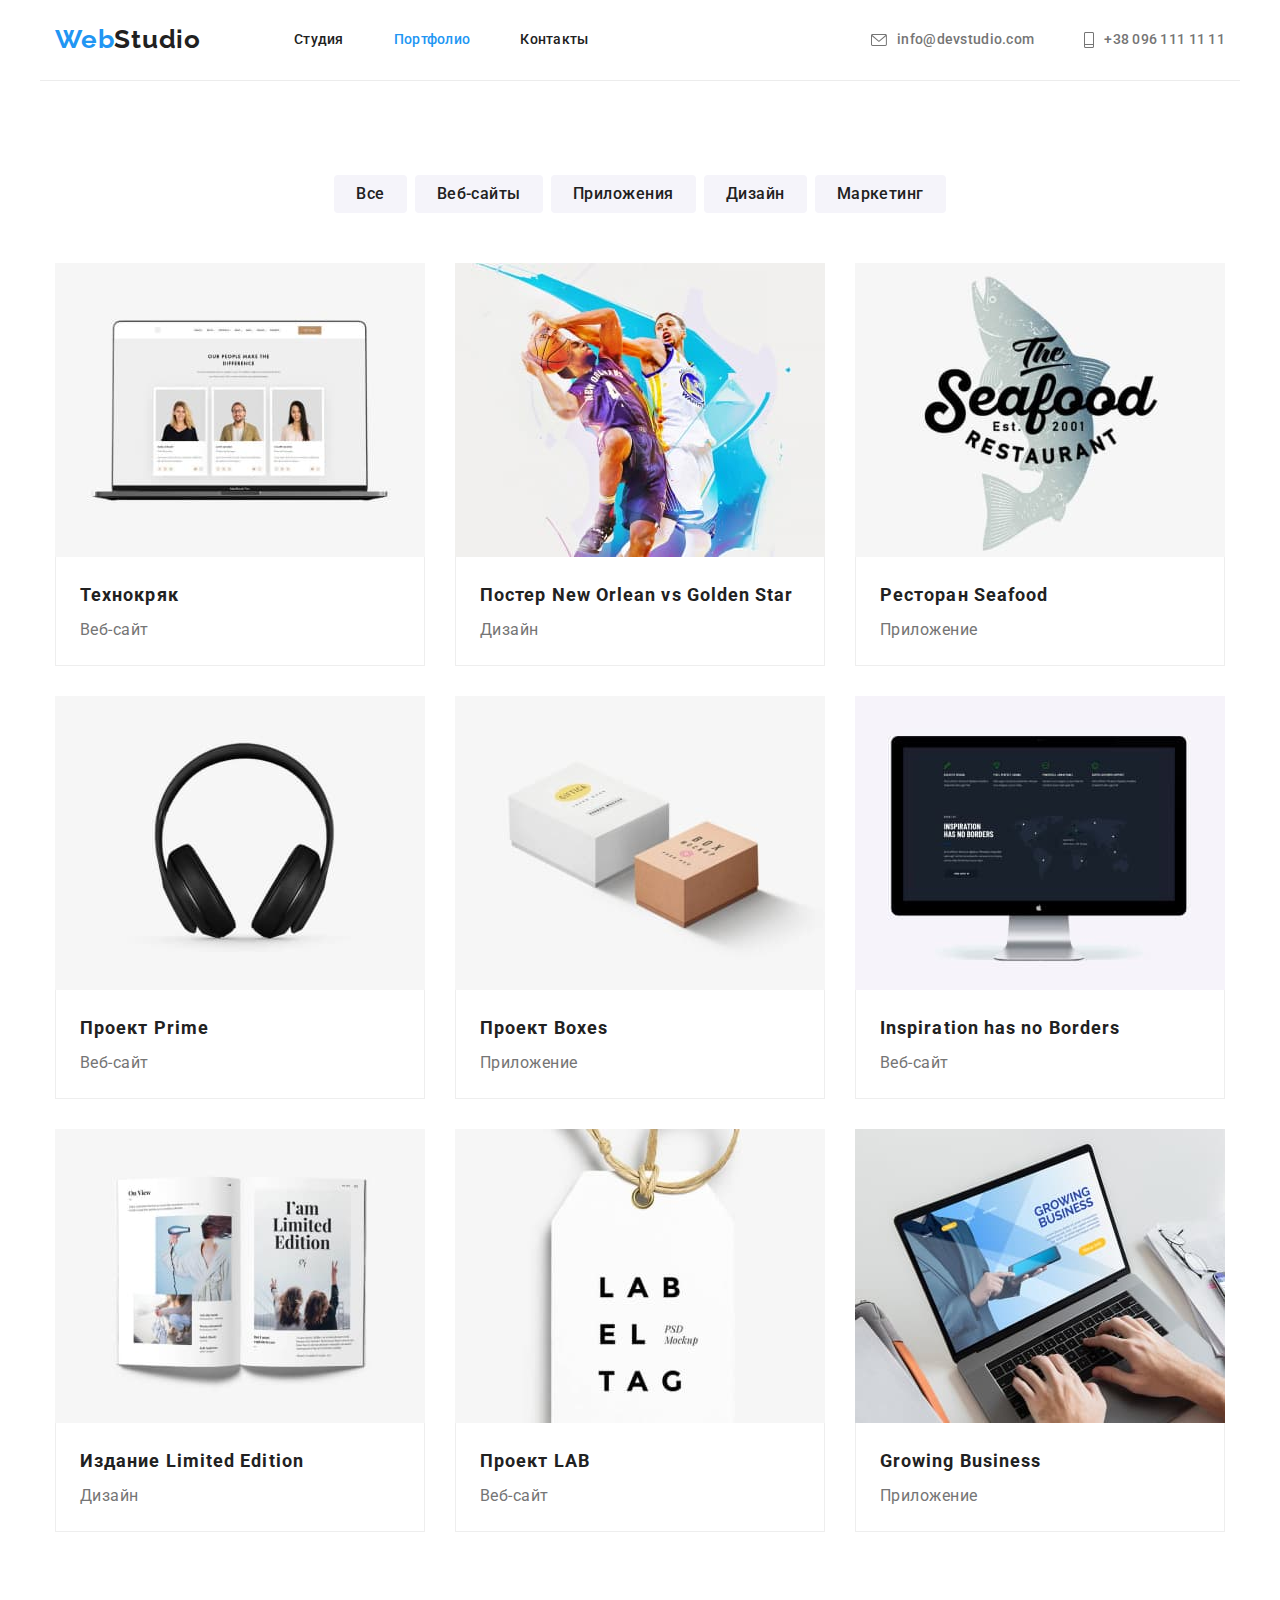
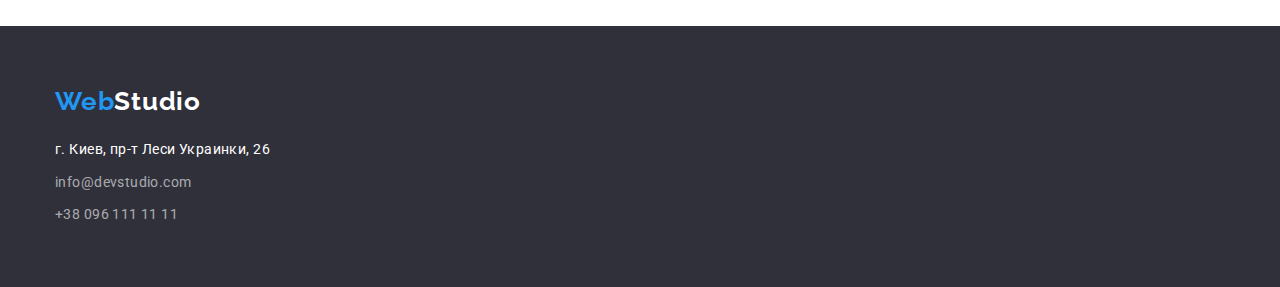
==== portfolio.html @ 743d2a8c "Add icons" ====
<!DOCTYPE html>
<html lang="ru">
  <head>
    <meta charset="UTF-8" />
    <meta http-equiv="X-UA-Compatible" content="IE=edge" />
    <meta name="viewport" content="width=device-width, initial-scale=1.0" />
    <title>Document</title>
    <link
      href="https://fonts.googleapis.com/css2?family=Raleway:wght@700&family=Roboto:wght@400;500;700;900&display=swap"
      rel="stylesheet"
    />
    <link
      rel="stylesheet"
      href="https://cdnjs.cloudflare.com/ajax/libs/modern-normalize/1.1.0/modern-normalize.min.css"
    />
    <link rel="stylesheet" href="./css/styles.css" />
  </head>
  <body>
    <!-- Шапка сайта -->
    <header>
      <div class="header container">
        <nav class="header-nav">
          <a href="./index.html" class="logo"> <span>Web</span>Studio</a>
          <ul class="site-nav list">
            <li class="item"><a href="./index.html" class="link">Студия</a></li>
            <li class="item"><a href="./portfolio.html" class="link current">Портфолио</a></li>
            <li class="item"><a href="" class="link">Контакты</a></li>
          </ul>
        </nav>
        <ul class="contacts-header list">
          <li class="item">
            <a href="mailto:info@devstudio.com" class="link">
              <svg class="contacts-header-icon" width="16px" height="12px">
                <use href="./images/svg/symbol-defs.svg#icon-envelope"></use>
              </svg>
              info@devstudio.com
            </a>
          </li>
          <li class="item">
            <a href="tel:+380961111111" class="link">
              <svg class="contacts-header-icon" width="10px" height="16px">
                <use href="./images/svg/symbol-defs.svg#icon-Vector"></use>
              </svg>
              +38 096 111 11 11</a
            >
          </li>
        </ul>
      </div>
    </header>
    <!-- Портфолио -->
    <main>
      <section class="section">
        <div class="container">
          <h2 class="visually-hidden">Портфолио</h2>
          <ul class="filter list">
            <li class="item"><button type="button" class="filter-button">Все</button></li>
            <li class="item"><button type="button" class="filter-button">Веб-сайты</button></li>
            <li class="item"><button type="button" class="filter-button">Приложения</button></li>
            <li class="item"><button type="button" class="filter-button">Дизайн</button></li>
            <li class="item"><button type="button" class="filter-button">Маркетинг</button></li>
          </ul>
          <ul class="filter-list list">
            <li class="item">
              <img
                class="card-img"
                src="./images/portfolio/img1.jpg"
                alt="Экран ноутбука со страничкой сайта"
                width="370"
              />
              <div class="content">
                <h3 class="title">Технокряк</h3>
                <p class="text">Веб-сайт</p>
              </div>
            </li>
            <li class="item">
              <img
                class="card-img"
                src="./images/portfolio/img2.jpg"
                alt="Баскетболисты с мячем в прыжке"
                width="370"
              />
              <div class="content">
                <h3 class="title">Постер New Orlean vs Golden Star</h3>
                <p class="text">Дизайн</p>
              </div>
            </li>
            <li class="item">
              <img
                class="card-img"
                src="./images/portfolio/img3.jpg"
                alt="Логотип с изображением рыбы и названия ресторана"
                width="370"
              />
              <div class="content">
                <h3 class="title">Ресторан Seafood</h3>
                <p class="text">Приложение</p>
              </div>
            </li>
            <li class="item">
              <img class="card-img" src="./images/portfolio/img4.jpg" alt="Наушники" width="370" />
              <div class="content">
                <h3 class="title">Проект Prime</h3>
                <p class="text">Веб-сайт</p>
              </div>
            </li>
            <li class="item">
              <img
                class="card-img"
                src="./images/portfolio/img5.jpg"
                alt="Две коробки одна белая другая коричневая"
                width="370"
              />
              <div class="content">
                <h3 class="title">Проект Boxes</h3>
                <p class="text">Приложение</p>
              </div>
            </li>
            <li class="item">
              <img
                class="card-img"
                src="./images/portfolio/img6.jpg"
                alt="Экран компьютера с изображением карты мира"
                width="370"
              />
              <div class="content">
                <h3 class="title">Inspiration has no Borders</h3>
                <p class="text">Веб-сайт</p>
              </div>
            </li>
            <li class="item">
              <img class="card-img" src="./images/portfolio/img7.jpg" alt="Журнал в развороте" width="370" />
              <div class="content">
                <h3 class="title">Издание Limited Edition</h3>
                <p class="text">Дизайн</p>
              </div>
            </li>
            <li class="item">
              <img class="card-img" src="./images/portfolio/img8.jpg" alt="Этикетка с надписью" width="370" />
              <div class="content">
                <h3 class="title">Проект LAB</h3>
                <p class="text">Веб-сайт</p>
              </div>
            </li>
            <li class="item">
              <img
                class="card-img"
                src="./images/portfolio/img9.jpg"
                alt="Ноутбук кто-то на нем работает"
                width="370"
              />
              <div class="content">
                <h3 class="title">Growing Business</h3>
                <p class="text">Приложение</p>
              </div>
            </li>
          </ul>
        </div>
      </section>
    </main>
    <!-- Футер -->
    <footer class="footer">
      <div class="container">
        <a href="/index.html" class="logo"> <span>Web</span>Studio</a>
        <address class="address">
          <ul class="list">
            <li class="address-text">
              <a href="https://goo.gl/maps/LQbmXpM3BCBhQMDx9" class="address-text" target="_blank"
                >г. Киев, пр-т Леси Украинки, 26</a
              >
            </li>
            <li class="item"><a href="mailto:info@devstudio.com" class="address-link">info@devstudio.com</a></li>
            <li class="item"><a href="tel:+380961111111" class="address-link">+38 096 111 11 11</a></li>
          </ul>
        </address>
      </div>
    </footer>
  </body>
</html>
---- css/styles.css ----
:root {
  --title-text-color: #212121;
  --primari-text-color: #757575;
  --accent-color: #2196f3;
  --primary-white-color: #ffffff;
  --background-color: #e5e5e5;
  --background-body-color: #f5f4fa;
  --icons-color: #afb1b8;
  --icon-white-color: #ffffff;
}
body {
  color: var(--primari-text-color);
  font-family: roboto, sans-serif;
  font-size: 14px;
  line-height: 1.7;
}
h1,
h2,
h3,
h4,
h5,
h6,
p,
ul {
  margin: 0;
  padding: 0;
}
.list {
  list-style: none;
}
.list a {
  text-decoration: none;
}
/* цвет основного текста #212121
цвет вторичного текста #757575
цвет текста белый #FFFFFF
цвет текста акцент #2196F3

цвет хедера #FFFFFF

цвет фона #E5E5E5
вторичный цвет фона #F5F4FA

цвет фона героя #2F303A

цвет фона футера #2F303A
*/
.container {
  width: 1200px;
  margin-left: auto;
  margin-right: auto;
  padding-left: 15px;
  padding-right: 15px;
  /* outline: 2px solid tomato; */
}
.visually-hidden {
  position: absolute;
  width: 1px;
  height: 1px;
  margin: -1px;
  padding: 0;
  overflow: hidden;
  border: 0;
  clip: rect(0 0 0 0);
}
.logo {
  color: var(--title-text-color);
  text-decoration: none;
  font-family: raleway;
  font-weight: 700;
  font-size: 26px;
  line-height: 1.2;
  letter-spacing: 0.03em;
}
.logo > span {
  color: var(--accent-color);
}
/* ------------------site nav------------------ */
.header {
  display: flex;
  padding-top: 24px;
  padding-bottom: 25px;
  align-items: center;
  border-bottom: 1px solid #ececec;
}
.header-nav {
  display: flex;
}

.site-nav,
.contacts-header {
  display: flex;
  align-items: center;
  font-weight: 500;
  font-size: 14px;
  line-height: 1.2;
  letter-spacing: 0.02em;
}
.site-nav {
  margin-left: 93px;
}
.site-nav .item:not(:last-child) {
  margin-right: 50px;
}

.contacts-header {
  margin-left: auto;
}
.contacts-header .link {
  display: flex;
  align-items: center;
}
.contacts-header .item:last-child {
  margin-left: 50px;
}
.site-nav .link {
  color: var(--title-text-color);
}
.contacts-header .link {
  color: var(--primari-text-color);
}
.contacts-header-icon {
  fill: currentColor;
  margin-right: 10px;
}
.site-nav .link:hover,
.site-nav .link:focus,
.contacts-header .link:hover,
.contacts-header .link:focus,
.address-link:hover,
.address-link:focus {
  color: var(--accent-color);
  fill: var(--accent-color);
}
.site-nav .link.current {
  color: var(--accent-color);
}

/* -------------------Герой------------------- */
.hero {
  padding-top: 200px;
  padding-bottom: 200px;
}
.hero.section {
  background: #2f303a;
}
.hero .container {
  background: #2f303a;
}
.hero-title {
  color: var(--primary-white-color);
  font-weight: 900;
  font-size: 44px;
  line-height: 1.36;
  text-align: center;
  letter-spacing: 0.06em;
  text-transform: uppercase;
  margin-bottom: 30px;
}
.hero-button {
  display: block;
  width: 200px;
  height: 50px;
  border: 10px transparent;
  border-radius: 4px;
  padding: 0;
  margin: auto;
  cursor: pointer;
  color: var(--primary-white-color);
  background-color: var(--accent-color);
  font-family: Roboto;
  font-weight: bold;
  font-size: 16px;
  line-height: 1.88;
}
/* ------------------Section----------------- */
.section {
  padding-top: 94px;
  padding-bottom: 94px;
  /* outline: 2px solid teal; */
  background-color: #ffffff;
}
.section.business {
  padding-top: 0px;
}
.section-title {
  color: var(--title-text-color);
  font-weight: bold;
  font-size: 36px;
  line-height: 1.17;
  text-align: center;
  letter-spacing: 0.03em;
  margin-bottom: 50px;
}
.feature-list {
  display: flex;
}
.feature-list .title {
  color: var(--title-text-color);
  font-weight: bold;
  font-size: 14px;
  line-height: 1.14;
  letter-spacing: 0.03em;
  text-transform: uppercase;
  margin-bottom: 10px;
}
.feature-list .item {
  display: block;
  width: 270px;
}
.feature-list .item:not(:last-child) {
  margin-right: 30px;
}
.feature-list .text {
  letter-spacing: 0.03em;
}
.feature-icon {
  padding: 25px 100px;
  border-radius: 4px;
  background-color: var(--background-body-color);
  margin-bottom: 30px;
}
.business-list {
  display: flex;
}
.card-img {
  display: block;
}
.business-list .item:not(:last-child) {
  margin-right: 30px;
}
.command-list {
  display: flex;
}
.command-list .item:not(:last-child) {
  margin-right: 30px;
}
.command-list .item {
  padding-bottom: 30px;
  border-radius: 0px 0px 4px 4px;
  background-color: var(--primary-white-color);
  box-shadow: 0px 1px 3px rgba(0, 0, 0, 0.12), 0px 1px 1px rgba(0, 0, 0, 0.14), 0px 2px 1px rgba(0, 0, 0, 0.2);
}

.command-list .title {
  color: var(--title-text-color);
  font-weight: 500;
  font-size: 16px;
  line-height: 1.19;
  letter-spacing: 0.03em;
  margin: 30px auto 10px;
  display: block;
  text-align: center;
}
.command-list .text {
  font-size: 16px;
  line-height: 1.19;
  text-align: center;
  letter-spacing: 0.03em;
  /* margin-bottom: 30px; */
}
.command-icon-list {
  display: flex;
  padding: 16px 32px 30px;
}
.command-icon-item {
  width: 44px;
  height: 44px;
  border-radius: 50%;
  background-color: transparent;
  padding: 12px;
  color: var(--icons-color);
}
.command-icon-item:not(:last-child) {
  margin-right: 10px;
}
.command-icon-item .icon {
  fill: currentColor;
}
.command-icon-item:hover,
.command-icon-item:focus {
  color: var(--icon-white-color);
  background-color: var(--accent-color);
}
.filter {
  display: flex;
  /* margin-right: auto;
  margin-left: auto; */
  justify-content: center;
}
.filter-list {
  display: flex;
  flex-wrap: wrap;
  margin-top: 50px;
}
.filter-button {
  cursor: pointer;
  color: var(--title-text-color);
  background-color: #f5f4fa;
  font-family: Roboto;
  font-weight: 500;
  font-size: 16px;
  line-height: 1.62;
  text-align: center;
  letter-spacing: 0.03em;
  border-radius: 4px;
  border: 0;
  padding: 6px 22px;
}
.filter .item:not(:last-child) {
  margin-right: 8px;
}
.filter-list .item:not(:nth-last-child(-n + 3)) {
  margin-bottom: 30px;
}
.filter-list .item:not(:nth-child(3n + 3)) {
  margin-right: 30px;
}
.filter-list .content {
  border: 1px solid#eeeeee;
  border-top: 0px;
  padding: 20px 24px;
}

.filter-list .text {
  margin-top: 2px;
}
.filter-button:hover,
.filter-button:focus {
  color: var(--primary-white-color);
  background-color: var(--accent-color);
  box-shadow: 0px 3px 1px rgba(0, 0, 0, 0.1), 0px 1px 2px rgba(0, 0, 0, 0.08), 0px 2px 2px rgba(0, 0, 0, 0.12);
}
.filter-list .title {
  color: var(--title-text-color);
  font-weight: bold;
  font-size: 18px;
  line-height: 2;
  letter-spacing: 0.06em;
}
.filter-list .text {
  font-weight: normal;
  font-size: 16px;
  line-height: 1.87;
  letter-spacing: 0.03em;
}
/* footer */
.footer {
  background-color: #2f303a;
  padding-top: 60px;
  padding-bottom: 60px;
}

.address-link {
  color: rgba(255, 255, 255, 0.6);
  font-weight: normal;
  font-style: normal;
  font-size: 14px;
  line-height: 1.71;
  letter-spacing: 0.03em;
}
.address-text {
  color: var(--primary-white-color);
  font-style: normal;
  font-weight: normal;
  font-size: 14px;
  line-height: 1.71;
  letter-spacing: 0.03em;
  margin-top: 20px;
}
.address .item {
  margin-top: 9px;
}
.footer .logo {
  color: var(--primary-white-color);
}
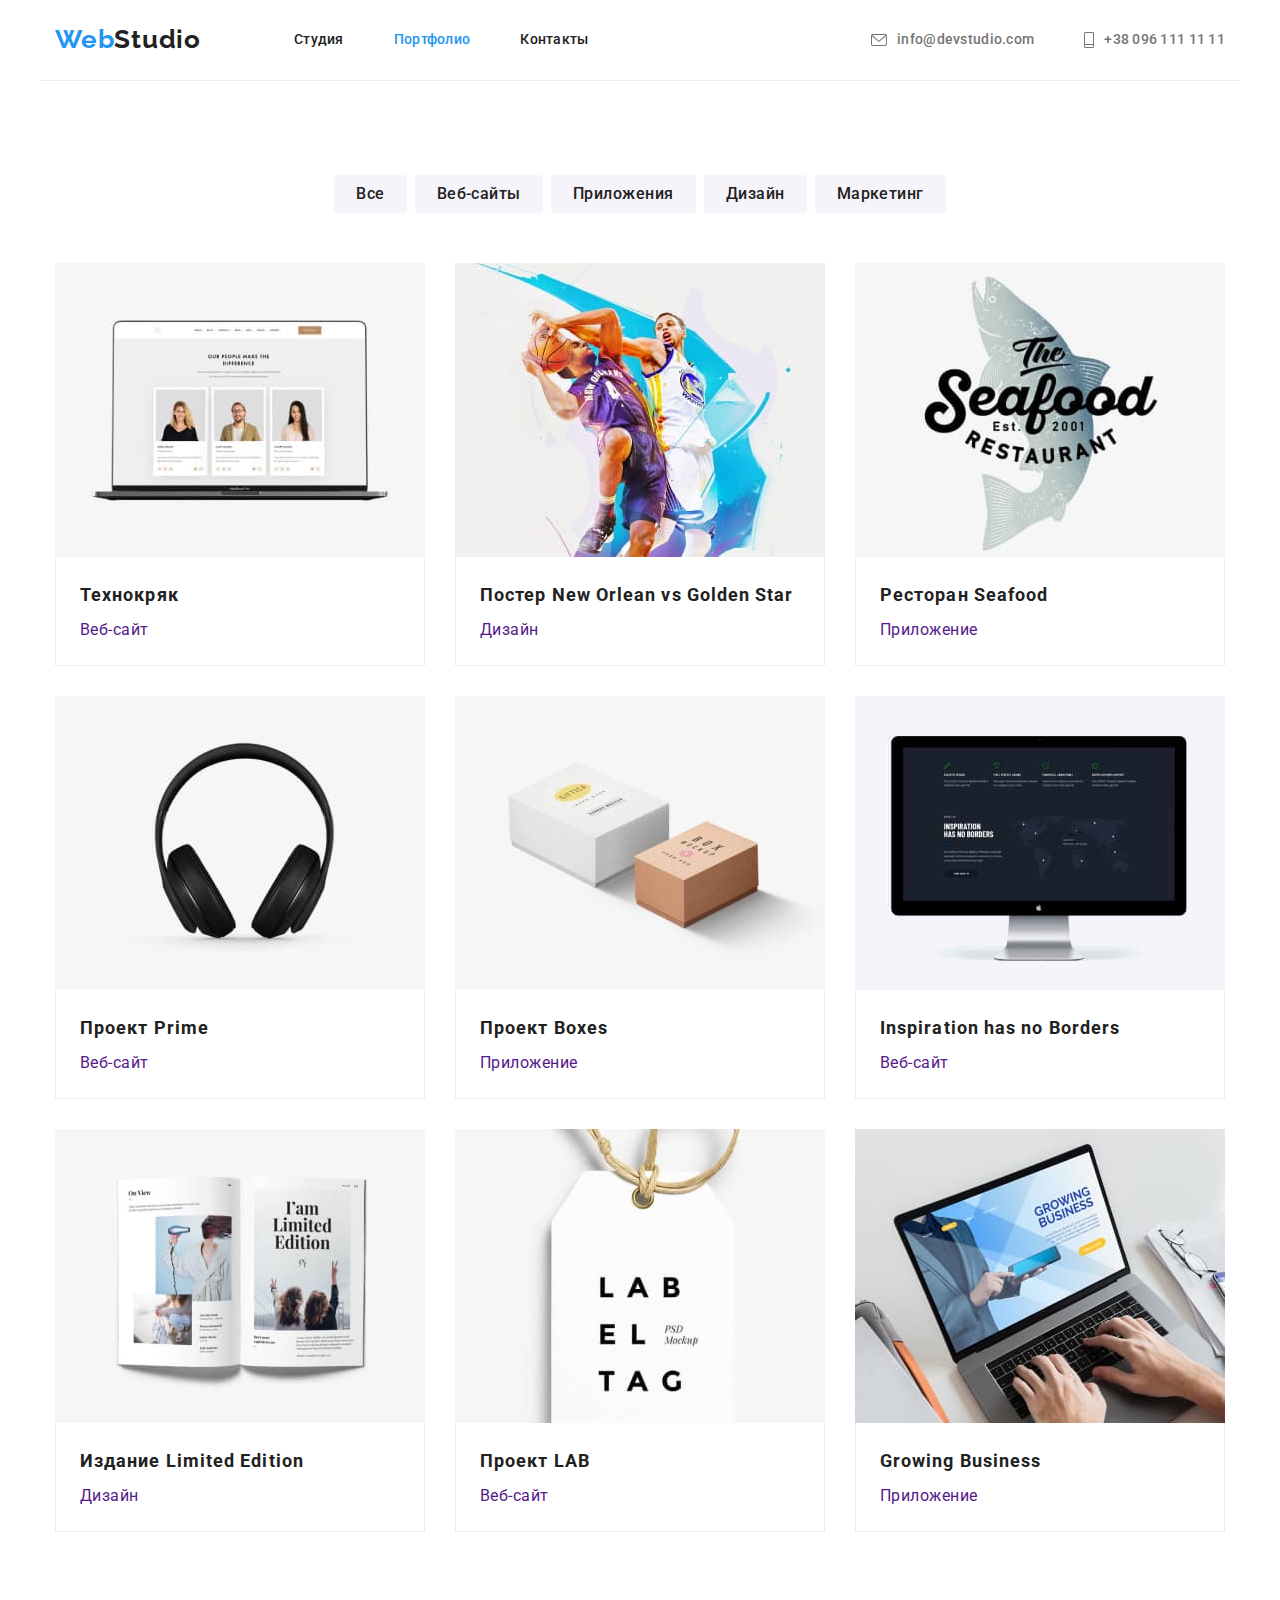
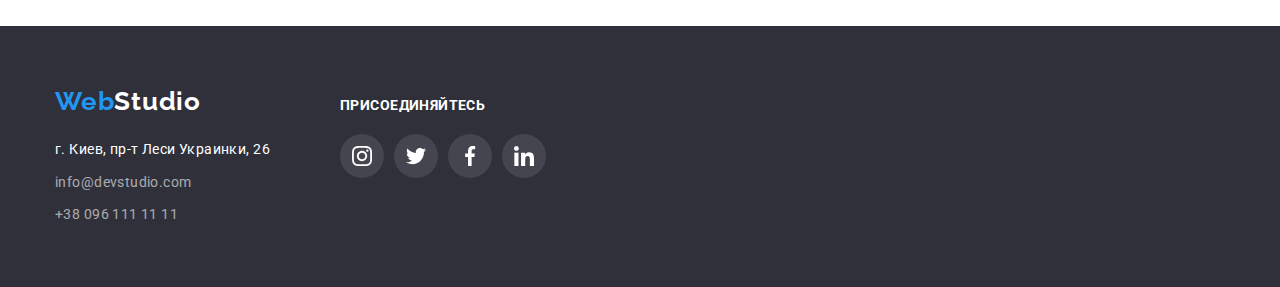
==== commit ba6bb244: "Finished add icons" ====
--- a/portfolio.html
+++ b/portfolio.html
@@ -61,97 +61,116 @@
           </ul>
           <ul class="filter-list list">
             <li class="item">
-              <img
-                class="card-img"
-                src="./images/portfolio/img1.jpg"
-                alt="Экран ноутбука со страничкой сайта"
-                width="370"
-              />
-              <div class="content">
-                <h3 class="title">Технокряк</h3>
-                <p class="text">Веб-сайт</p>
-              </div>
-            </li>
-            <li class="item">
-              <img
-                class="card-img"
-                src="./images/portfolio/img2.jpg"
-                alt="Баскетболисты с мячем в прыжке"
-                width="370"
-              />
-              <div class="content">
-                <h3 class="title">Постер New Orlean vs Golden Star</h3>
-                <p class="text">Дизайн</p>
-              </div>
-            </li>
-            <li class="item">
-              <img
-                class="card-img"
-                src="./images/portfolio/img3.jpg"
-                alt="Логотип с изображением рыбы и названия ресторана"
-                width="370"
-              />
-              <div class="content">
-                <h3 class="title">Ресторан Seafood</h3>
-                <p class="text">Приложение</p>
-              </div>
-            </li>
-            <li class="item">
-              <img class="card-img" src="./images/portfolio/img4.jpg" alt="Наушники" width="370" />
-              <div class="content">
-                <h3 class="title">Проект Prime</h3>
-                <p class="text">Веб-сайт</p>
-              </div>
-            </li>
-            <li class="item">
-              <img
-                class="card-img"
-                src="./images/portfolio/img5.jpg"
-                alt="Две коробки одна белая другая коричневая"
-                width="370"
-              />
-              <div class="content">
-                <h3 class="title">Проект Boxes</h3>
-                <p class="text">Приложение</p>
-              </div>
-            </li>
-            <li class="item">
-              <img
-                class="card-img"
-                src="./images/portfolio/img6.jpg"
-                alt="Экран компьютера с изображением карты мира"
-                width="370"
-              />
-              <div class="content">
-                <h3 class="title">Inspiration has no Borders</h3>
-                <p class="text">Веб-сайт</p>
-              </div>
-            </li>
-            <li class="item">
-              <img class="card-img" src="./images/portfolio/img7.jpg" alt="Журнал в развороте" width="370" />
-              <div class="content">
-                <h3 class="title">Издание Limited Edition</h3>
-                <p class="text">Дизайн</p>
-              </div>
-            </li>
-            <li class="item">
-              <img class="card-img" src="./images/portfolio/img8.jpg" alt="Этикетка с надписью" width="370" />
-              <div class="content">
-                <h3 class="title">Проект LAB</h3>
-                <p class="text">Веб-сайт</p>
-              </div>
-            </li>
-            <li class="item">
-              <img
-                class="card-img"
-                src="./images/portfolio/img9.jpg"
-                alt="Ноутбук кто-то на нем работает"
-                width="370"
-              />
-              <div class="content">
-                <h3 class="title">Growing Business</h3>
-                <p class="text">Приложение</p>
-              </div>
+              <a href="">
+                <img
+                  class="card-img"
+                  src="./images/portfolio/img1.jpg"
+                  alt="Экран ноутбука со страничкой сайта"
+                  width="370"
+                />
+                <div class="content">
+                  <h3 class="title">Технокряк</h3>
+                  <p class="text">Веб-сайт</p>
+                </div>
+              </a>
+            </li>
+
+            <li class="item">
+              <a href="">
+                <img
+                  class="card-img"
+                  src="./images/portfolio/img2.jpg"
+                  alt="Баскетболисты с мячем в прыжке"
+                  width="370"
+                />
+                <div class="content">
+                  <h3 class="title">Постер New Orlean vs Golden Star</h3>
+                  <p class="text">Дизайн</p>
+                </div>
+              </a>
+            </li>
+            <li class="item">
+              <a href="">
+                <img
+                  class="card-img"
+                  src="./images/portfolio/img3.jpg"
+                  alt="Логотип с изображением рыбы и названия ресторана"
+                  width="370"
+                />
+                <div class="content">
+                  <h3 class="title">Ресторан Seafood</h3>
+                  <p class="text">Приложение</p>
+                </div>
+              </a>
+            </li>
+            <li class="item">
+              <a href="">
+                <img class="card-img" src="./images/portfolio/img4.jpg" alt="Наушники" width="370" />
+                <div class="content">
+                  <h3 class="title">Проект Prime</h3>
+                  <p class="text">Веб-сайт</p>
+                </div>
+              </a>
+            </li>
+            <li class="item">
+              <a href="">
+                <img
+                  class="card-img"
+                  src="./images/portfolio/img5.jpg"
+                  alt="Две коробки одна белая другая коричневая"
+                  width="370"
+                />
+                <div class="content">
+                  <h3 class="title">Проект Boxes</h3>
+                  <p class="text">Приложение</p>
+                </div>
+              </a>
+            </li>
+            <li class="item">
+              <a href="">
+                <img
+                  class="card-img"
+                  src="./images/portfolio/img6.jpg"
+                  alt="Экран компьютера с изображением карты мира"
+                  width="370"
+                />
+                <div class="content">
+                  <h3 class="title">Inspiration has no Borders</h3>
+                  <p class="text">Веб-сайт</p>
+                </div>
+              </a>
+            </li>
+            <li class="item">
+              <a href="">
+                <img class="card-img" src="./images/portfolio/img7.jpg" alt="Журнал в развороте" width="370" />
+                <div class="content">
+                  <h3 class="title">Издание Limited Edition</h3>
+                  <p class="text">Дизайн</p>
+                </div>
+              </a>
+            </li>
+            <li class="item">
+              <a href="">
+                <img class="card-img" src="./images/portfolio/img8.jpg" alt="Этикетка с надписью" width="370" />
+                <div class="content">
+                  <h3 class="title">Проект LAB</h3>
+                  <p class="text">Веб-сайт</p>
+                </div>
+              </a>
+            </li>
+            <li class="item">
+              <a href="">
+                <img
+                  class="card-img"
+                  src="./images/portfolio/img9.jpg"
+                  alt="Ноутбук кто-то на нем работает"
+                  width="370"
+                />
+                <div class="content">
+                  <h3 class="title">Growing Business</h3>
+                  <p class="text">Приложение</p>
+                </div>
+              </a>
             </li>
           </ul>
         </div>
@@ -159,19 +178,54 @@
     </main>
     <!-- Футер -->
     <footer class="footer">
-      <div class="container">
-        <a href="/index.html" class="logo"> <span>Web</span>Studio</a>
-        <address class="address">
-          <ul class="list">
-            <li class="address-text">
-              <a href="https://goo.gl/maps/LQbmXpM3BCBhQMDx9" class="address-text" target="_blank"
-                >г. Киев, пр-т Леси Украинки, 26</a
-              >
-            </li>
-            <li class="item"><a href="mailto:info@devstudio.com" class="address-link">info@devstudio.com</a></li>
-            <li class="item"><a href="tel:+380961111111" class="address-link">+38 096 111 11 11</a></li>
-          </ul>
-        </address>
+      <div class="container bloks">
+        <div class="address">
+          <a href="/index.html" class="logo"> <span>Web</span>Studio</a>
+          <address>
+            <ul class="list">
+              <li class="address-text">
+                <a href="https://goo.gl/maps/LQbmXpM3BCBhQMDx9" class="address-text" target="_blank"
+                  >г. Киев, пр-т Леси Украинки, 26</a
+                >
+              </li>
+              <li class="item"><a href="mailto:info@devstudio.com" class="address-link">info@devstudio.com</a></li>
+              <li class="item"><a href="tel:+380961111111" class="address-link">+38 096 111 11 11</a></li>
+            </ul>
+          </address>
+        </div>
+        <div class="join">
+          <h3 class="title">Присоединяйтесь</h3>
+          <ul class="join-list list">
+            <a href="" class="join-icon-item">
+              <li>
+                <svg class="icon" width="20px" height="20px">
+                  <use href="./images/svg/symbol-defs.svg#icon-instagram-2"></use>
+                </svg>
+              </li>
+            </a>
+            <a href="" class="join-icon-item">
+              <li>
+                <svg class="icon" width="20px" height="20px">
+                  <use href="./images/svg/symbol-defs.svg#icon-twitter-1"></use>
+                </svg>
+              </li>
+            </a>
+            <a href="" class="join-icon-item">
+              <li>
+                <svg class="icon" width="20px" height="20px">
+                  <use href="./images/svg/symbol-defs.svg#icon-facebook-1"></use>
+                </svg>
+              </li>
+            </a>
+            <a href="" class="join-icon-item">
+              <li>
+                <svg class="icon" width="20px" height="20px">
+                  <use href="./images/svg/symbol-defs.svg#icon-linkedin-1"></use>
+                </svg>
+              </li>
+            </a>
+          </ul>
+        </div>
       </div>
     </footer>
   </body>
--- a/css/styles.css
+++ b/css/styles.css
@@ -137,15 +137,17 @@
 }
 
 /* -------------------Герой------------------- */
-.hero {
+.section.hero {
   padding-top: 200px;
   padding-bottom: 200px;
-}
-.hero.section {
-  background: #2f303a;
-}
-.hero .container {
-  background: #2f303a;
+  max-width: 1600px;
+  margin-left: auto;
+  margin-right: auto;
+  background-image: linear-gradient(to right, rgba(47, 48, 58, 0.4), rgba(47, 48, 58, 0.4)),
+    url(../images/hero/img1.jpg);
+  background-repeat: no-repeat;
+  background-position: center;
+  background-size: cover;
 }
 .hero-title {
   color: var(--primary-white-color);
@@ -173,6 +175,7 @@
   font-size: 16px;
   line-height: 1.88;
 }
+
 /* ------------------Section----------------- */
 .section {
   padding-top: 94px;
@@ -219,6 +222,9 @@
   border-radius: 4px;
   background-color: var(--background-body-color);
   margin-bottom: 30px;
+}
+.feature-icon .icon {
+  display: block;
 }
 .business-list {
   display: flex;
@@ -282,10 +288,30 @@
   color: var(--icon-white-color);
   background-color: var(--accent-color);
 }
+.section.command {
+  background-color: var(--background-body-color);
+}
+.clients-list {
+  display: flex;
+  justify-content: space-between;
+}
+.clients-list .item {
+  padding: 16px 32px;
+  border: 1px solid var(--icons-color);
+  border-radius: 4px;
+  color: var(--icons-color);
+}
+.clients-list .icon {
+  display: block;
+  fill: currentColor;
+}
+.clients-list .item:hover,
+clients-list .item:focus {
+  color: var(--accent-color);
+  border: 1px solid var(--accent-color);
+}
 .filter {
   display: flex;
-  /* margin-right: auto;
-  margin-left: auto; */
   justify-content: center;
 }
 .filter-list {
@@ -344,12 +370,19 @@
   line-height: 1.87;
   letter-spacing: 0.03em;
 }
+.filter-list .item:focus,
+.filter-list .item:hover {
+  box-shadow: 0px 1px 1px rgba(0, 0, 0, 0.12), 0px 4px 4px rgba(0, 0, 0, 0.06), 1px 4px 6px rgba(0, 0, 0, 0.16);
+}
 /* footer */
 .footer {
   background-color: #2f303a;
   padding-top: 60px;
   padding-bottom: 60px;
 }
+.container.bloks {
+  display: flex;
+}
 
 .address-link {
   color: rgba(255, 255, 255, 0.6);
@@ -374,3 +407,36 @@
 .footer .logo {
   color: var(--primary-white-color);
 }
+.join {
+  margin-left: 70px;
+  margin-top: 12px;
+  color: var(--primary-white-color);
+}
+.join .title {
+  font-size: 14px;
+  line-height: 1.14;
+  letter-spacing: 0.03em;
+  text-transform: uppercase;
+}
+.join-list {
+  display: flex;
+  margin-top: 20px;
+}
+.join-icon-item {
+  width: 44px;
+  height: 44px;
+  border-radius: 50%;
+  background: rgba(255, 255, 255, 0.1);
+  padding: 12px;
+  color: var(--icon-white-color);
+}
+.join-icon-item:not(:last-child) {
+  margin-right: 10px;
+}
+.join-icon-item .icon {
+  fill: currentColor;
+}
+.join-icon-item:hover,
+.join-icon-item:focus {
+  background-color: var(--accent-color);
+}
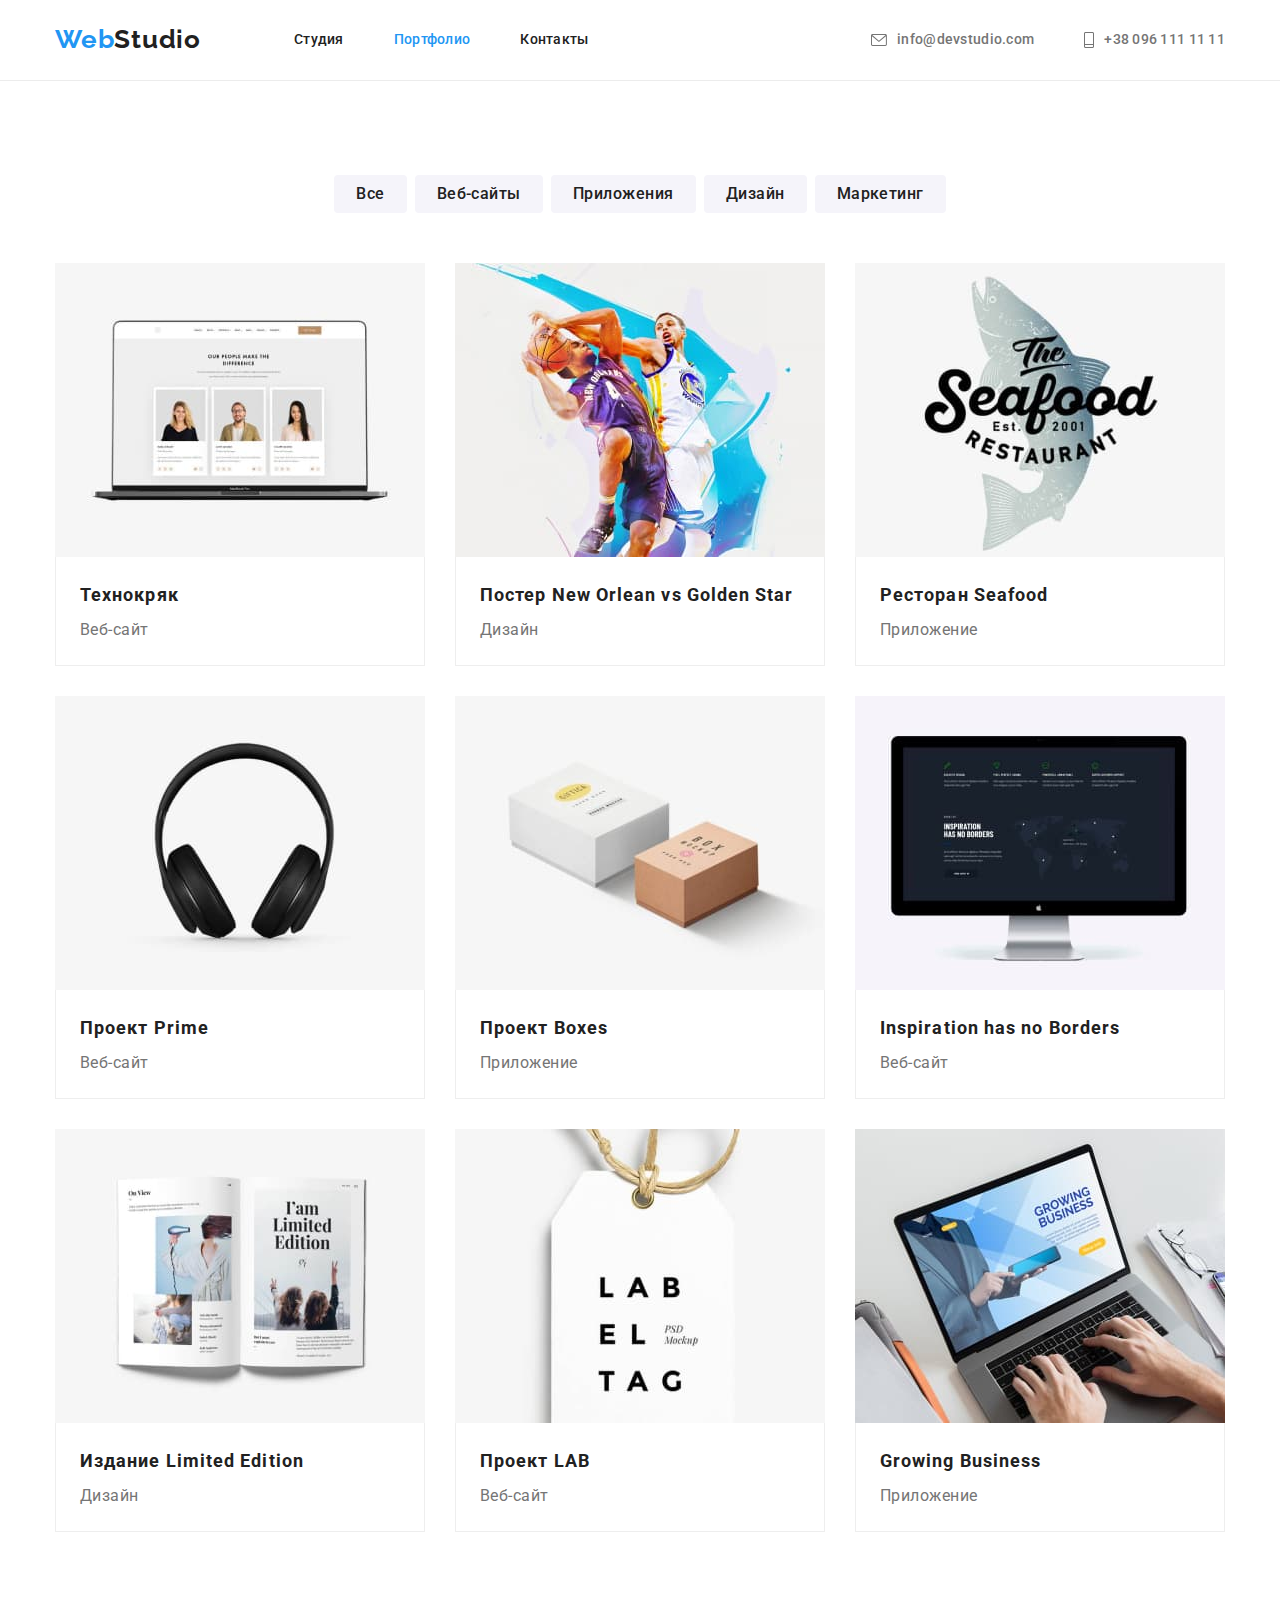
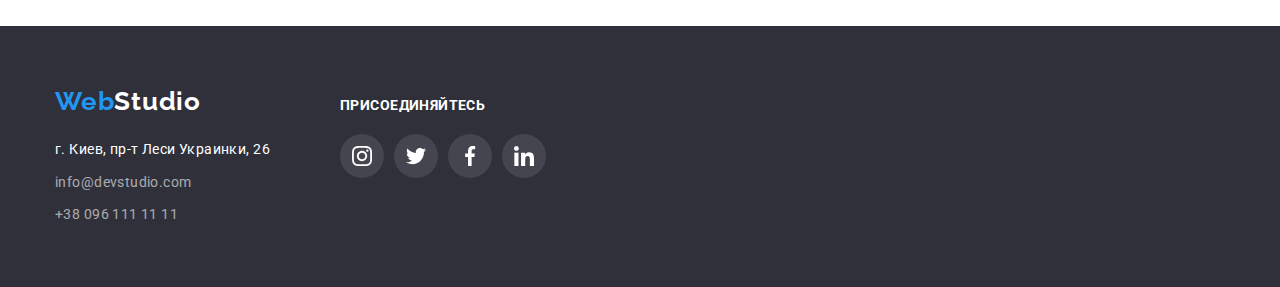
==== commit eeb46462: "Fix icons" ====
--- a/portfolio.html
+++ b/portfolio.html
@@ -17,7 +17,7 @@
   </head>
   <body>
     <!-- Шапка сайта -->
-    <header>
+    <header class="header-border">
       <div class="header container">
         <nav class="header-nav">
           <a href="./index.html" class="logo"> <span>Web</span>Studio</a>
@@ -196,34 +196,34 @@
         <div class="join">
           <h3 class="title">Присоединяйтесь</h3>
           <ul class="join-list list">
-            <a href="" class="join-icon-item">
-              <li>
+            <li class="item">
+              <a href="" class="join-icon">
                 <svg class="icon" width="20px" height="20px">
                   <use href="./images/svg/symbol-defs.svg#icon-instagram-2"></use>
                 </svg>
-              </li>
-            </a>
-            <a href="" class="join-icon-item">
-              <li>
+              </a>
+            </li>
+            <li class="item">
+              <a href="" class="join-icon">
                 <svg class="icon" width="20px" height="20px">
                   <use href="./images/svg/symbol-defs.svg#icon-twitter-1"></use>
                 </svg>
-              </li>
-            </a>
-            <a href="" class="join-icon-item">
-              <li>
+              </a>
+            </li>
+            <li class="item">
+              <a href="" class="join-icon">
                 <svg class="icon" width="20px" height="20px">
                   <use href="./images/svg/symbol-defs.svg#icon-facebook-1"></use>
                 </svg>
-              </li>
-            </a>
-            <a href="" class="join-icon-item">
-              <li>
+              </a>
+            </li>
+            <li class="item">
+              <a href="" class="join-icon">
                 <svg class="icon" width="20px" height="20px">
                   <use href="./images/svg/symbol-defs.svg#icon-linkedin-1"></use>
                 </svg>
-              </li>
-            </a>
+              </a>
+            </li>
           </ul>
         </div>
       </div>
--- a/css/styles.css
+++ b/css/styles.css
@@ -81,6 +81,8 @@
   padding-top: 24px;
   padding-bottom: 25px;
   align-items: center;
+}
+.header-border {
   border-bottom: 1px solid #ececec;
 }
 .header-nav {
@@ -131,6 +133,7 @@
 .address-link:focus {
   color: var(--accent-color);
   fill: var(--accent-color);
+  outline: none;
 }
 .site-nav .link.current {
   color: var(--accent-color);
@@ -263,30 +266,33 @@
   line-height: 1.19;
   text-align: center;
   letter-spacing: 0.03em;
-  /* margin-bottom: 30px; */
+  margin-bottom: 16px;
 }
 .command-icon-list {
   display: flex;
-  padding: 16px 32px 30px;
-}
-.command-icon-item {
+  justify-content: center;
+}
+.command-icon {
   width: 44px;
   height: 44px;
   border-radius: 50%;
   background-color: transparent;
   padding: 12px;
+  display: block;
   color: var(--icons-color);
 }
+
 .command-icon-item:not(:last-child) {
   margin-right: 10px;
 }
-.command-icon-item .icon {
+.command-icon > .icon {
   fill: currentColor;
 }
-.command-icon-item:hover,
-.command-icon-item:focus {
+.command-icon:hover,
+.command-icon:focus {
   color: var(--icon-white-color);
   background-color: var(--accent-color);
+  outline: none;
 }
 .section.command {
   background-color: var(--background-body-color);
@@ -300,15 +306,17 @@
   border: 1px solid var(--icons-color);
   border-radius: 4px;
   color: var(--icons-color);
+  display: block;
 }
 .clients-list .icon {
-  display: block;
   fill: currentColor;
+  display: block;
 }
 .clients-list .item:hover,
-clients-list .item:focus {
+.clients-list .item:focus {
   color: var(--accent-color);
   border: 1px solid var(--accent-color);
+  outline: none;
 }
 .filter {
   display: flex;
@@ -348,14 +356,15 @@
   padding: 20px 24px;
 }
 
-.filter-list .text {
+/* .filter-list .text {
   margin-top: 2px;
-}
+} */
 .filter-button:hover,
 .filter-button:focus {
   color: var(--primary-white-color);
   background-color: var(--accent-color);
   box-shadow: 0px 3px 1px rgba(0, 0, 0, 0.1), 0px 1px 2px rgba(0, 0, 0, 0.08), 0px 2px 2px rgba(0, 0, 0, 0.12);
+  outline: none;
 }
 .filter-list .title {
   color: var(--title-text-color);
@@ -365,14 +374,17 @@
   letter-spacing: 0.06em;
 }
 .filter-list .text {
+  margin-top: 2px;
   font-weight: normal;
   font-size: 16px;
   line-height: 1.87;
   letter-spacing: 0.03em;
+  color: var(--primari-text-color);
 }
 .filter-list .item:focus,
 .filter-list .item:hover {
   box-shadow: 0px 1px 1px rgba(0, 0, 0, 0.12), 0px 4px 4px rgba(0, 0, 0, 0.06), 1px 4px 6px rgba(0, 0, 0, 0.16);
+  outline: none;
 }
 /* footer */
 .footer {
@@ -422,21 +434,23 @@
   display: flex;
   margin-top: 20px;
 }
-.join-icon-item {
+.join-icon {
   width: 44px;
   height: 44px;
   border-radius: 50%;
   background: rgba(255, 255, 255, 0.1);
   padding: 12px;
   color: var(--icon-white-color);
-}
-.join-icon-item:not(:last-child) {
+  display: block;
+}
+.join-list .item:not(:last-child) {
   margin-right: 10px;
 }
-.join-icon-item .icon {
+.join-icon .icon {
   fill: currentColor;
 }
-.join-icon-item:hover,
-.join-icon-item:focus {
+.join-icon:hover,
+.join-icon:focus {
   background-color: var(--accent-color);
-}
+  outline: none;
+}
